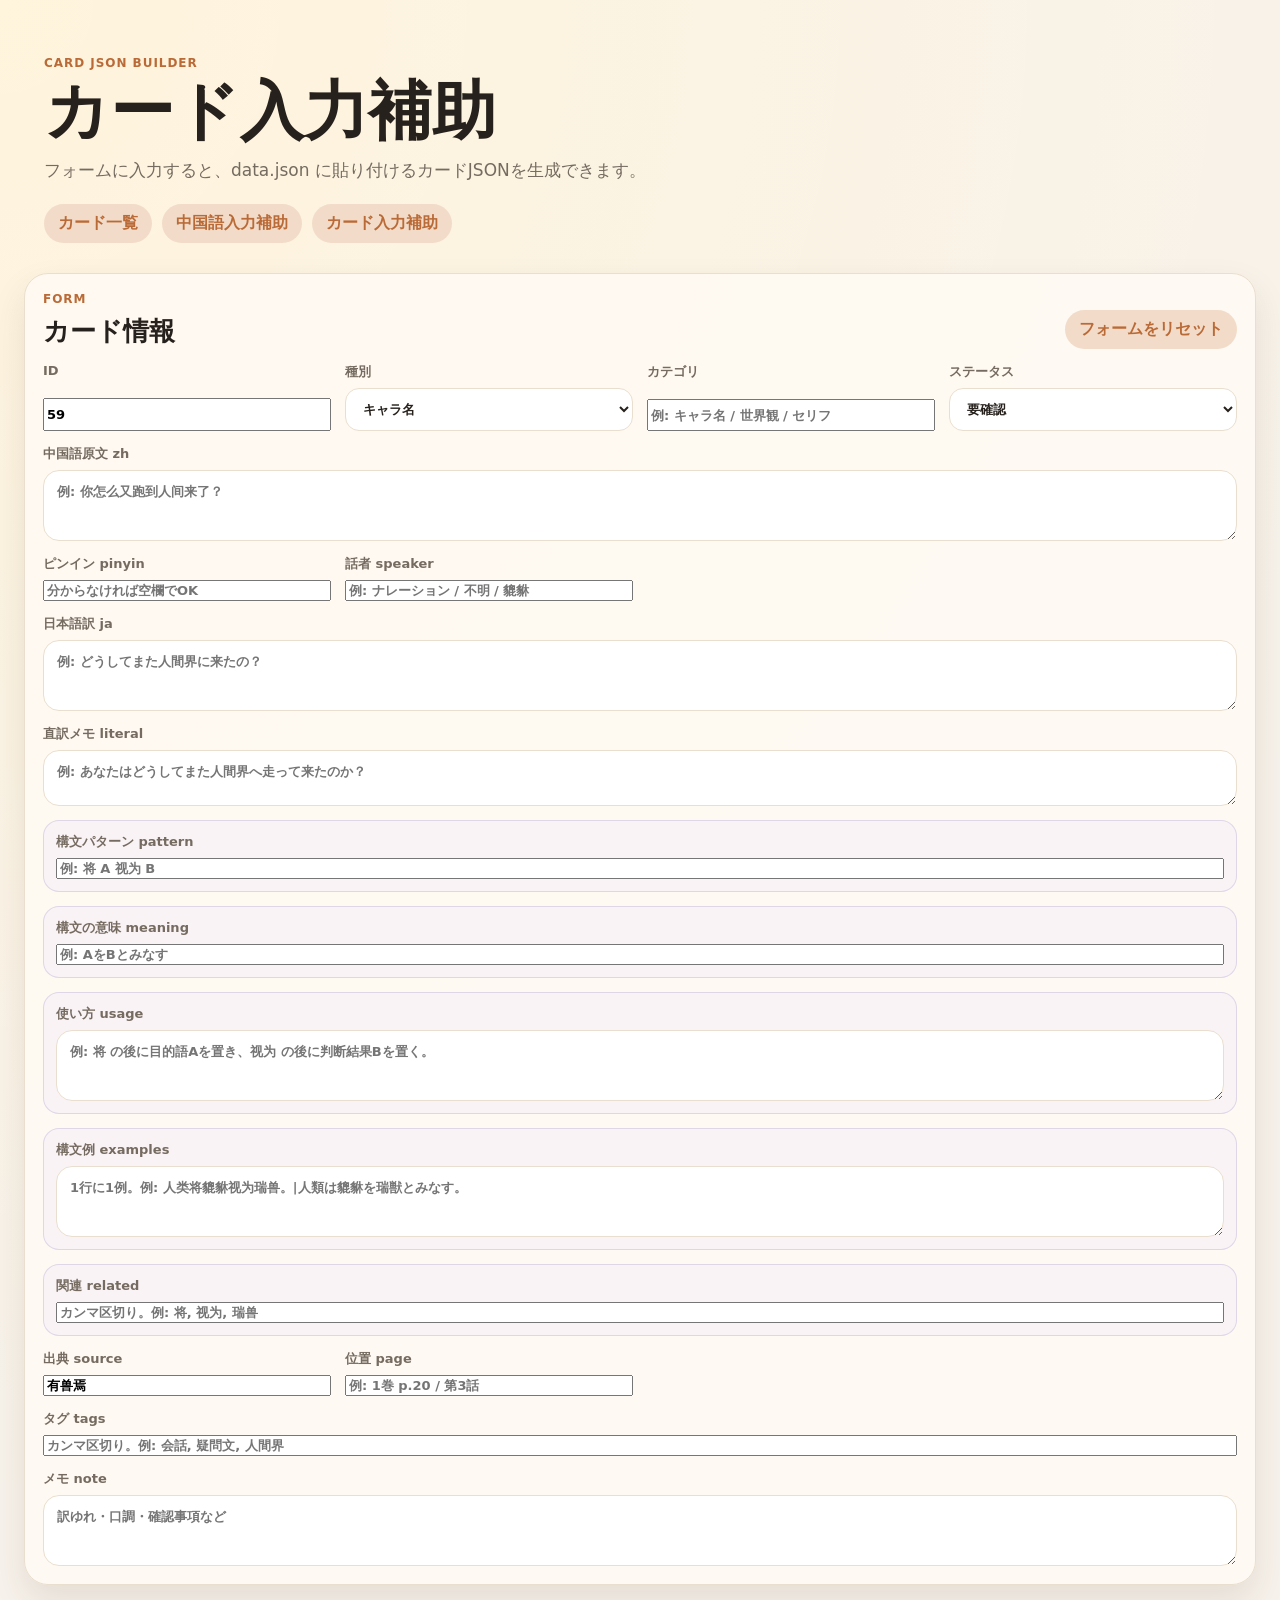
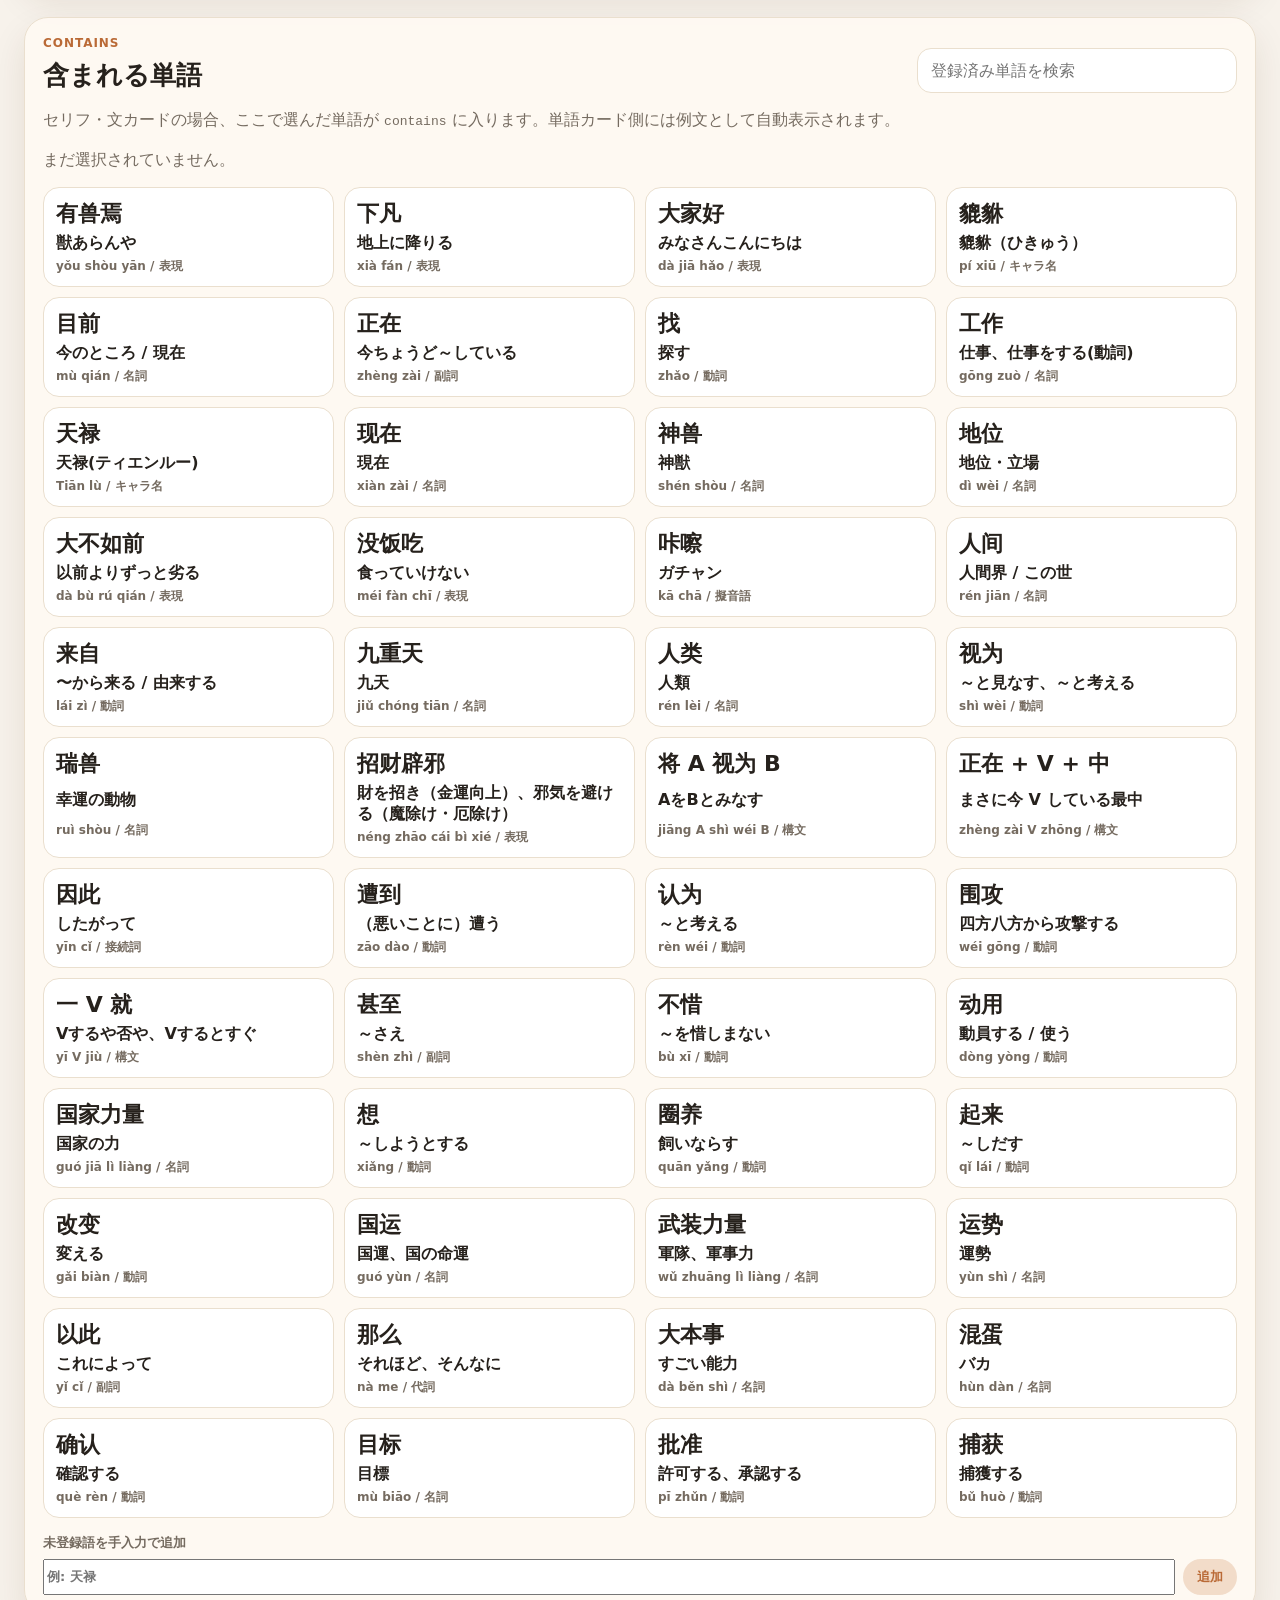
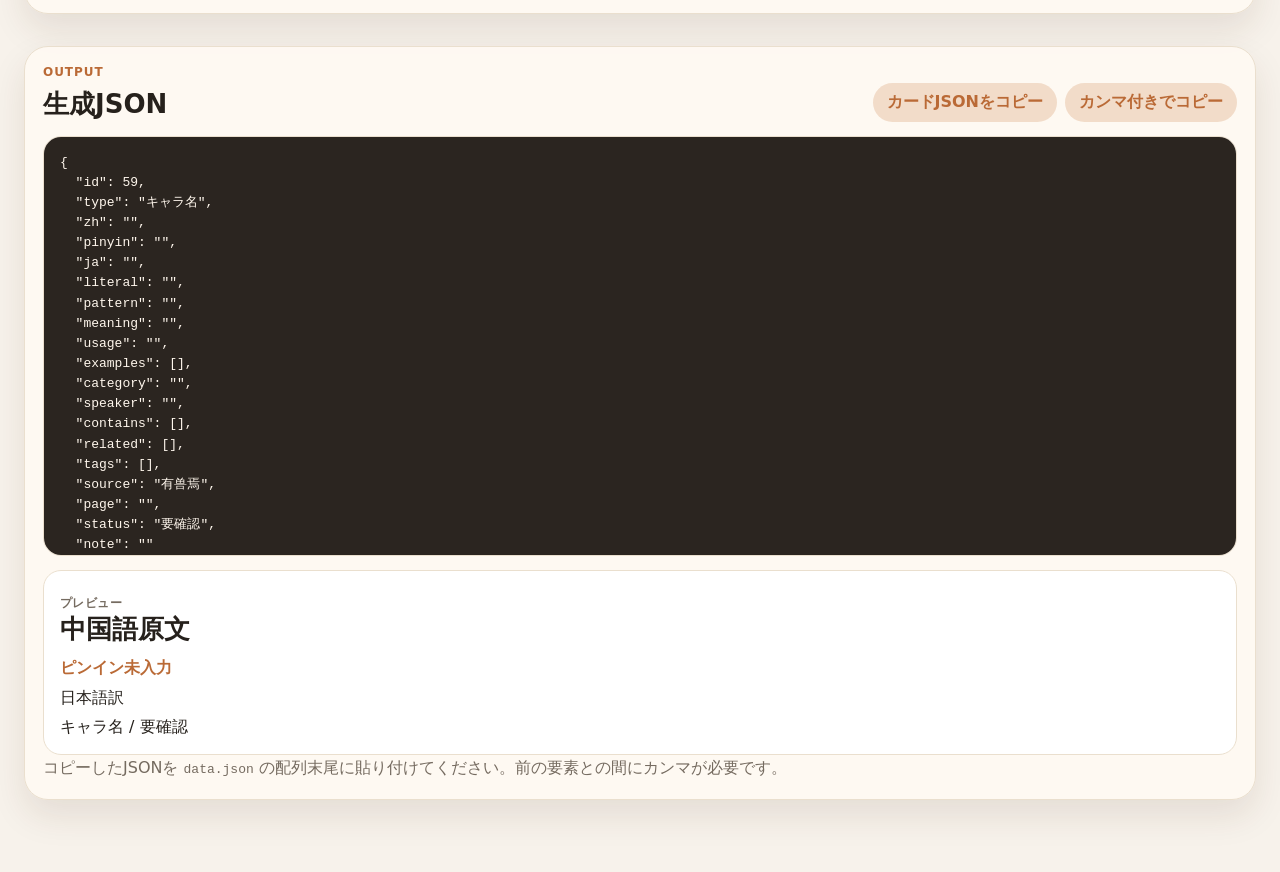
==== card-input.html @ 62f92b47 "Add files via upload" ====
<!doctype html>
<html lang="ja">
<head>
  <meta charset="utf-8" />
  <meta name="viewport" content="width=device-width, initial-scale=1" />
  <title>カード入力補助 | 中日翻訳カード</title>
  <link rel="stylesheet" href="style.css" />
</head>
<body>
  <header class="site-header">
    <div>
      <p class="eyebrow">Card JSON Builder</p>
      <h1>カード入力補助</h1>
      <p class="lead">フォームに入力すると、data.json に貼り付けるカードJSONを生成できます。</p>
      <nav class="page-nav" aria-label="ページ移動">
        <a href="index.html">カード一覧</a>
        <a href="input.html">中国語入力補助</a>
        <a href="card-input.html">カード入力補助</a>
      </nav>
    </div>
  </header>

  <main class="layout card-input-layout">
    <section class="input-page-panel">
      <div class="section-heading">
        <div>
          <p class="eyebrow">Form</p>
          <h2>カード情報</h2>
        </div>
        <button id="resetFormButton" type="button">フォームをリセット</button>
      </div>

      <form id="cardForm" class="card-form">
        <label>
          ID
          <input id="idInput" type="number" min="1" />
        </label>

        <label>
          種別
          <select id="typeInput">
            <option value="キャラ名">キャラ名</option>
            <option value="名詞">名詞</option>
            <option value="副詞">副詞</option>
            <option value="動詞">動詞</option>
            <option value="接続詞">接続詞</option>
            <option value="代詞">代詞</option>
            <option value="表現">表現</option>
            <option value="構文">構文</option>
            <option value="擬音語">擬音語</option>
            <option value="文">文</option>
            <option value="セリフ">セリフ</option>
            <option value="例文">例文</option>
            <option value="タイトル">タイトル</option>
          </select>
        </label>

        <label>
          カテゴリ
          <input id="categoryInput" list="categoryList" placeholder="例: キャラ名 / 世界観 / セリフ" />
          <datalist id="categoryList"></datalist>
        </label>

        <label>
          ステータス
          <select id="statusInput">
            <option value="要確認">要確認</option>
            <option value="確認済み">確認済み</option>
          </select>
        </label>

        <label class="wide-field">
          中国語原文 zh
          <textarea id="zhInput" rows="3" placeholder="例: 你怎么又跑到人间来了？"></textarea>
        </label>

        <label>
          ピンイン pinyin
          <input id="pinyinInput" placeholder="分からなければ空欄でOK" />
        </label>

        <label>
          話者 speaker
          <input id="speakerInput" list="speakerList" placeholder="例: ナレーション / 不明 / 貔貅" />
          <datalist id="speakerList"></datalist>
        </label>

        <label class="wide-field">
          日本語訳 ja
          <textarea id="jaInput" rows="3" placeholder="例: どうしてまた人間界に来たの？"></textarea>
        </label>

        <label class="wide-field">
          直訳メモ literal
          <textarea id="literalInput" rows="2" placeholder="例: あなたはどうしてまた人間界へ走って来たのか？"></textarea>
        </label>

        <label class="wide-field syntax-field">
          構文パターン pattern
          <input id="patternInput" placeholder="例: 将 A 视为 B" />
        </label>

        <label class="wide-field syntax-field">
          構文の意味 meaning
          <input id="meaningInput" placeholder="例: AをBとみなす" />
        </label>

        <label class="wide-field syntax-field">
          使い方 usage
          <textarea id="usageInput" rows="3" placeholder="例: 将 の後に目的語Aを置き、视为 の後に判断結果Bを置く。"></textarea>
        </label>

        <label class="wide-field syntax-field">
          構文例 examples
          <textarea id="examplesInput" rows="3" placeholder="1行に1例。例: 人类将貔貅视为瑞兽。|人類は貔貅を瑞獣とみなす。"></textarea>
        </label>

        <label class="wide-field syntax-field">
          関連 related
          <input id="relatedInput" placeholder="カンマ区切り。例: 将, 视为, 瑞兽" />
        </label>

        <label>
          出典 source
          <input id="sourceInput" placeholder="例: 有兽焉" />
        </label>

        <label>
          位置 page
          <input id="pageInput" placeholder="例: 1巻 p.20 / 第3話" />
        </label>

        <label class="wide-field">
          タグ tags
          <input id="tagsInput" placeholder="カンマ区切り。例: 会話, 疑問文, 人間界" />
        </label>

        <label class="wide-field">
          メモ note
          <textarea id="noteInput" rows="3" placeholder="訳ゆれ・口調・確認事項など"></textarea>
        </label>
      </form>
    </section>

    <section class="input-page-panel">
      <div class="section-heading">
        <div>
          <p class="eyebrow">Contains</p>
          <h2>含まれる単語</h2>
        </div>
        <input id="containsSearch" type="search" placeholder="登録済み単語を検索" />
      </div>

      <p class="helper-note">
        セリフ・文カードの場合、ここで選んだ単語が <code>contains</code> に入ります。単語カード側には例文として自動表示されます。
      </p>

      <div id="selectedContains" class="selected-chips"></div>
      <div id="containsCandidates" class="contains-candidates"></div>

      <label class="wide-field manual-contains">
        未登録語を手入力で追加
        <div class="inline-input">
          <input id="manualContainsInput" placeholder="例: 天禄" />
          <button id="addManualContainsButton" type="button">追加</button>
        </div>
      </label>
    </section>

    <section class="input-page-panel output-panel">
      <div class="section-heading">
        <div>
          <p class="eyebrow">Output</p>
          <h2>生成JSON</h2>
        </div>
        <div class="helper-buttons">
          <button id="copyObjectButton" type="button">カードJSONをコピー</button>
          <button id="copyArrayItemButton" type="button">カンマ付きでコピー</button>
        </div>
      </div>

      <pre id="jsonOutput" class="json-output"></pre>

      <div class="preview-card">
        <p class="label">プレビュー</p>
        <h3 id="previewZh"></h3>
        <p id="previewPinyin" class="pinyin"></p>
        <p id="previewJa"></p>
        <p id="previewMeta"></p>
      </div>

      <p class="helper-note">
        コピーしたJSONを <code>data.json</code> の配列末尾に貼り付けてください。前の要素との間にカンマが必要です。
      </p>
    </section>
  </main>

  <script src="card-input.js"></script>
</body>
</html>
---- style.css ----
* { box-sizing: border-box; }

:root {
  color-scheme: light;
  --bg: #f7f2eb;
  --panel: #fffaf3;
  --card: #ffffff;
  --text: #26211c;
  --muted: #756b60;
  --line: #eadfce;
  --accent: #ba6a36;
  --accent-soft: #f2dcc9;
  --purple-soft: #efe7ff;
  --purple: #59409a;
  --green-soft: #e8f5e9;
  --green: #2f6f3e;
  --blue-soft: #eef7ff;
  --blue: #2e5878;
  --shadow: 0 16px 35px rgba(70, 44, 21, 0.10);
}

html { scroll-behavior: smooth; }

body {
  margin: 0;
  font-family: system-ui, -apple-system, BlinkMacSystemFont, "Hiragino Sans", "Yu Gothic", sans-serif;
  background: radial-gradient(circle at top left, #fff4dc 0, transparent 35%), var(--bg);
  color: var(--text);
}

.site-header {
  padding: 56px 24px 30px;
  max-width: 1240px;
  margin: 0 auto;
}

.eyebrow {
  margin: 0 0 8px;
  color: var(--accent);
  font-weight: 700;
  letter-spacing: 0.08em;
  text-transform: uppercase;
  font-size: 12px;
}

h1 {
  margin: 0;
  font-size: clamp(34px, 6vw, 64px);
  line-height: 1.05;
}

.lead {
  margin: 14px 0 0;
  color: var(--muted);
  font-size: 17px;
}

.layout {
  max-width: 1640px;
  margin: 0 auto;
  padding: 0 24px 56px;
}

.tools,
.controls {
  background: rgba(255, 250, 243, 0.9);
  border: 1px solid var(--line);
  border-radius: 24px;
  box-shadow: var(--shadow);
  padding: 18px;
}

.tools {
  margin-bottom: 16px;
}

summary {
  cursor: pointer;
  font-weight: 900;
  color: var(--accent);
}

.input-helper {
  display: grid;
  gap: 14px;
  margin-top: 16px;
}

textarea {
  width: 100%;
  resize: vertical;
  border: 1px solid var(--line);
  border-radius: 16px;
  padding: 12px 13px;
  font: inherit;
  background: white;
  color: var(--text);
}

.helper-buttons,
.audio-row,
.quick-chars {
  display: flex;
  flex-wrap: wrap;
  gap: 8px;
}

.helper-note {
  margin: 0;
  color: var(--muted);
  line-height: 1.6;
}

.quick-char {
  border: 1px solid var(--line);
  background: white;
  color: var(--text);
  min-width: 38px;
  padding: 8px 10px;
}

.controls {
  display: grid;
  gap: 14px;
  grid-template-columns: 2fr repeat(4, 1fr) auto;
  align-items: end;
}

label {
  display: grid;
  gap: 7px;
  color: var(--muted);
  font-size: 13px;
  font-weight: 700;
}

input, select, button { font: inherit; }

input[type="search"], select {
  width: 100%;
  border: 1px solid var(--line);
  border-radius: 14px;
  padding: 12px 13px;
  background: white;
  color: var(--text);
}

.checkbox-row {
  display: flex;
  gap: 8px;
  align-items: center;
  min-height: 44px;
  color: var(--text);
}

.summary {
  display: flex;
  justify-content: space-between;
  align-items: center;
  margin: 22px 4px 14px;
  color: var(--muted);
}

#countText { font-weight: 700; }

button {
  border: 0;
  border-radius: 999px;
  padding: 9px 14px;
  color: var(--accent);
  background: var(--accent-soft);
  cursor: pointer;
  font-weight: 700;
}

button:hover { filter: brightness(0.98); }

.cards {
  display: grid;
  gap: 16px;
  grid-template-columns: repeat(4, minmax(0, 1fr));
}

.card {
  background: var(--card);
  border: 1px solid var(--line);
  border-radius: 24px;
  padding: 20px;
  box-shadow: var(--shadow);
  min-height: 280px;
  scroll-margin-top: 20px;
  transition: box-shadow 0.25s ease, transform 0.25s ease, border-color 0.25s ease;
}

.card.is-sentence { grid-column: span 2; }

.card.is-highlighted {
  border-color: var(--accent);
  box-shadow: 0 0 0 5px var(--accent-soft), var(--shadow);
  transform: translateY(-2px);
}

.card-top {
  display: flex;
  justify-content: space-between;
  gap: 10px;
  margin-bottom: 14px;
}

.badges, .tags, .contains {
  display: flex;
  flex-wrap: wrap;
  gap: 7px;
}

.type, .category, .status, .speaker-badge, .word-chip, .tag {
  display: inline-flex;
  align-items: center;
  border-radius: 999px;
  padding: 5px 9px;
  font-size: 12px;
  font-weight: 700;
}

.type { background: var(--purple-soft); color: var(--purple); }
.category { background: #f6eadc; color: #8a4d21; }
.speaker-badge { background: var(--green-soft); color: var(--green); }
.speaker-badge:empty { display: none; }
.status { background: #f3f3f3; color: var(--muted); white-space: nowrap; }
.status.needs-check { background: #fff0c2; color: #7a5400; }

.text-block { margin-top: 10px; }

.label {
  margin: 0 0 4px;
  color: var(--muted);
  font-size: 12px;
  font-weight: 800;
  letter-spacing: 0.04em;
}

.zh {
  margin: 0;
  font-size: 30px;
  line-height: 1.35;
  white-space: pre-wrap;
}

.card.is-sentence .zh { font-size: 24px; }

.audio-row {
  margin-top: 10px;
}

.audio-row button {
  padding: 7px 10px;
  font-size: 13px;
}

.pinyin {
  margin: 8px 0 12px;
  color: var(--accent);
  font-weight: 700;
  line-height: 1.6;
  white-space: pre-wrap;
}

.pinyin:empty::after {
  content: "ピンイン未入力";
  color: var(--muted);
  font-weight: 700;
}

.translation {
  border-left: 4px solid var(--accent-soft);
  padding-left: 12px;
}

.ja {
  margin: 0;
  font-size: 20px;
  font-weight: 800;
  line-height: 1.55;
  white-space: pre-wrap;
}

.literal {
  margin: 10px 0 0;
  color: var(--muted);
  font-size: 14px;
  line-height: 1.6;
  white-space: pre-wrap;
}

.literal:not(:empty)::before {
  content: "直訳メモ: ";
  font-weight: 800;
}

.contains-block, .examples-block { margin-top: 16px; }
.contains-block.is-empty, .examples-block.is-empty { display: none; }

.word-chip {
  background: var(--blue-soft);
  color: var(--blue);
  border: 1px solid #d8e9f6;
  cursor: pointer;
}

.word-chip:hover {
  filter: brightness(0.97);
  text-decoration: underline;
}

.word-chip.is-missing {
  background: #f7f7f7;
  color: var(--muted);
  cursor: default;
  text-decoration: none;
}

.examples {
  display: grid;
  gap: 8px;
}

.example {
  border: 1px solid var(--line);
  border-radius: 16px;
  background: #fffdf8;
  padding: 10px 12px;
  cursor: pointer;
}

.example:hover { border-color: var(--accent); }

.example-zh {
  margin: 0;
  font-weight: 800;
  line-height: 1.55;
}

.example-ja {
  margin: 4px 0 0;
  color: var(--muted);
  line-height: 1.55;
}

.example-meta {
  margin: 6px 0 0;
  font-size: 12px;
  color: var(--accent);
  font-weight: 700;
}

.meta {
  display: flex;
  flex-wrap: wrap;
  gap: 8px;
  margin-top: 14px;
  color: var(--muted);
  font-size: 13px;
}

.note {
  margin: 14px 0 0;
  color: var(--muted);
  line-height: 1.65;
  white-space: pre-wrap;
}

.tags { margin-top: 16px; }

.tag {
  background: #f8f5f0;
  color: var(--muted);
  border: 1px solid var(--line);
}

.empty {
  grid-column: 1 / -1;
  background: var(--panel);
  border: 1px dashed var(--line);
  border-radius: 20px;
  padding: 28px;
  color: var(--muted);
  text-align: center;
}

@media (max-width: 1100px) {
  .controls { grid-template-columns: 1fr 1fr 1fr; }
  .cards { grid-template-columns: repeat(2, minmax(0, 1fr)); }
  .card.is-sentence { grid-column: span 2; }
}

@media (max-width: 720px) {
  .site-header { padding-top: 36px; }
  .controls, .cards { grid-template-columns: 1fr; }
  .card.is-sentence { grid-column: span 1; }
  .summary {
    align-items: flex-start;
    gap: 10px;
    flex-direction: column;
  }
}


.page-nav {
  display: flex;
  flex-wrap: wrap;
  gap: 10px;
  margin-top: 22px;
}

.page-nav a {
  display: inline-flex;
  align-items: center;
  border-radius: 999px;
  padding: 9px 14px;
  color: var(--accent);
  background: var(--accent-soft);
  text-decoration: none;
  font-weight: 800;
}

.input-page-panel {
  background: rgba(255, 250, 243, 0.9);
  border: 1px solid var(--line);
  border-radius: 24px;
  box-shadow: var(--shadow);
  padding: 18px;
  margin-bottom: 16px;
}

.section-heading {
  display: flex;
  justify-content: space-between;
  gap: 16px;
  align-items: end;
  margin-bottom: 14px;
}

.section-heading h2 {
  margin: 0;
  font-size: 26px;
}

.section-heading input {
  max-width: 320px;
}

.char-grid {
  display: grid;
  gap: 10px;
  grid-template-columns: repeat(10, minmax(0, 1fr));
}

.char-card {
  display: grid;
  gap: 3px;
  text-align: center;
  border: 1px solid var(--line);
  border-radius: 16px;
  background: white;
  color: var(--text);
  padding: 10px 6px;
  min-height: 104px;
}

.char-card-main {
  font-size: 30px;
  line-height: 1.1;
  font-weight: 900;
}

.char-card-pinyin {
  color: var(--accent);
  font-size: 12px;
  font-weight: 800;
  line-height: 1.25;
}

.char-card-meaning {
  color: var(--muted);
  font-size: 11px;
  line-height: 1.3;
}

.phrase-grid {
  margin-top: 10px;
}

@media (max-width: 980px) {
  .char-grid {
    grid-template-columns: repeat(6, minmax(0, 1fr));
  }

  .section-heading {
    align-items: stretch;
    flex-direction: column;
  }

  .section-heading input {
    max-width: none;
  }
}

@media (max-width: 560px) {
  .char-grid {
    grid-template-columns: repeat(3, minmax(0, 1fr));
  }
}


.card-input-layout {
  display: grid;
  gap: 16px;
}

.card-form {
  display: grid;
  gap: 14px;
  grid-template-columns: repeat(4, minmax(0, 1fr));
}

.card-form .wide-field {
  grid-column: 1 / -1;
}

.inline-input {
  display: grid;
  gap: 8px;
  grid-template-columns: 1fr auto;
}

.manual-contains {
  margin-top: 16px;
}

.selected-chips {
  display: flex;
  flex-wrap: wrap;
  gap: 8px;
  margin: 14px 0;
}

.contains-candidates {
  display: grid;
  gap: 10px;
  grid-template-columns: repeat(4, minmax(0, 1fr));
  margin-top: 14px;
}

.contains-choice {
  display: grid;
  gap: 4px;
  text-align: left;
  border: 1px solid var(--line);
  border-radius: 16px;
  background: white;
  color: var(--text);
  padding: 11px 12px;
}

.contains-choice.is-selected {
  border-color: var(--accent);
  box-shadow: 0 0 0 4px var(--accent-soft);
}

.contains-choice-zh {
  font-size: 22px;
  font-weight: 900;
}

.contains-choice-ja {
  color: var(--text);
  font-weight: 800;
}

.contains-choice-meta {
  color: var(--muted);
  font-size: 12px;
}

.output-panel {
  position: sticky;
  /* bottom: 16px; */
}

.json-output {
  overflow: auto;
  max-height: 420px;
  margin: 0;
  border: 1px solid var(--line);
  border-radius: 18px;
  background: #2b2520;
  color: #fff7ed;
  padding: 16px;
  line-height: 1.55;
  font-size: 13px;
}

.preview-card {
  margin-top: 14px;
  border: 1px solid var(--line);
  border-radius: 18px;
  background: white;
  padding: 16px;
}

.preview-card h3 {
  margin: 0;
  font-size: 26px;
}

.preview-card p {
  margin: 8px 0 0;
}

@media (max-width: 980px) {
  .card-form {
    grid-template-columns: repeat(2, minmax(0, 1fr));
  }

  .contains-candidates {
    grid-template-columns: repeat(2, minmax(0, 1fr));
  }

  .output-panel {
    position: static;
  }
}

@media (max-width: 620px) {
  .card-form,
  .contains-candidates,
  .inline-input {
    grid-template-columns: 1fr;
  }
}

.syntax-block,
.syntax-examples-block,
.related-block {
  margin-top: 16px;
}

.syntax-block.is-empty,
.syntax-examples-block.is-empty,
.related-block.is-empty {
  display: none;
}

.pattern {
  margin: 0;
  font-size: 22px;
  font-weight: 900;
  line-height: 1.45;
  color: var(--purple);
  white-space: pre-wrap;
}

.meaning,
.usage {
  margin: 8px 0 0;
  color: var(--muted);
  line-height: 1.65;
  white-space: pre-wrap;
}

.syntax-examples {
  display: grid;
  gap: 8px;
}

.syntax-example {
  border: 1px solid var(--line);
  border-radius: 16px;
  background: #fffdf8;
  padding: 10px 12px;
}

.related {
  display: flex;
  flex-wrap: wrap;
  gap: 7px;
}

.syntax-field {
  background: rgba(239, 231, 255, 0.35);
  border: 1px solid rgba(89, 64, 154, 0.16);
  border-radius: 16px;
  padding: 12px;
}
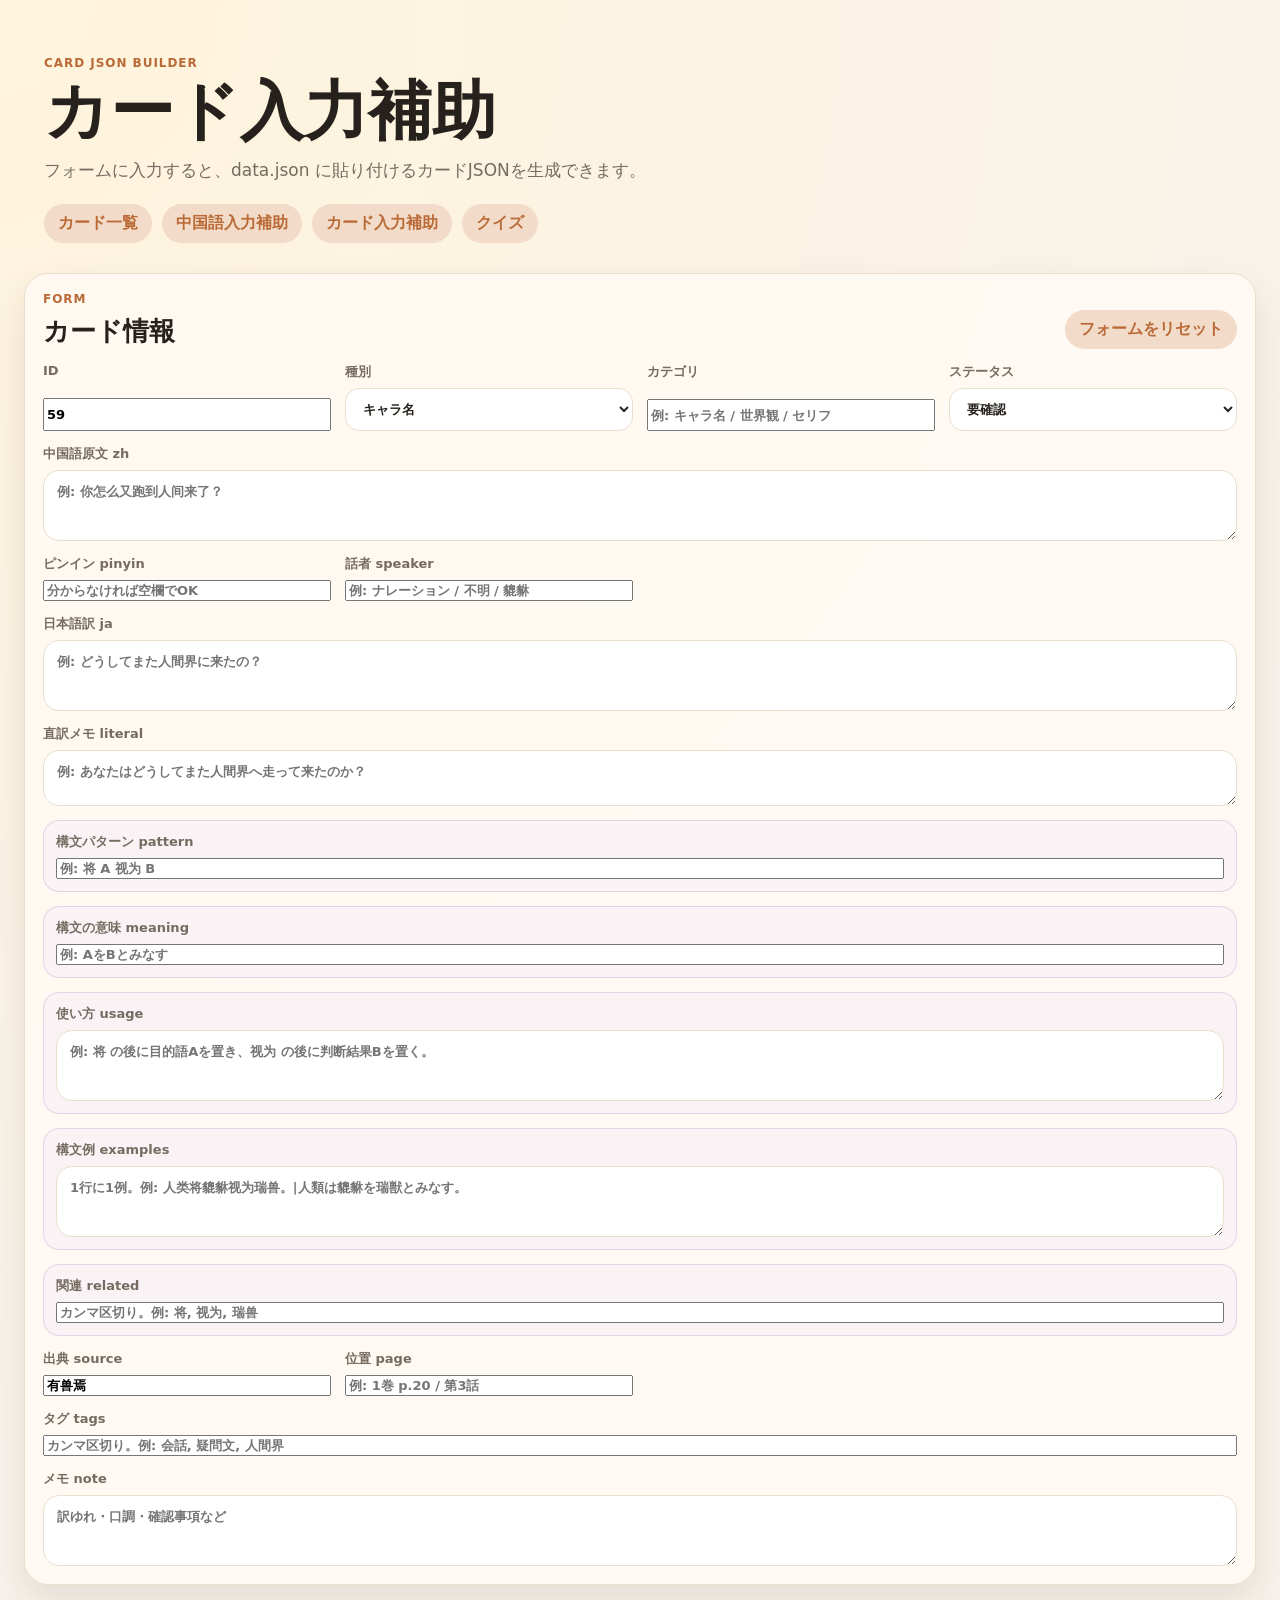
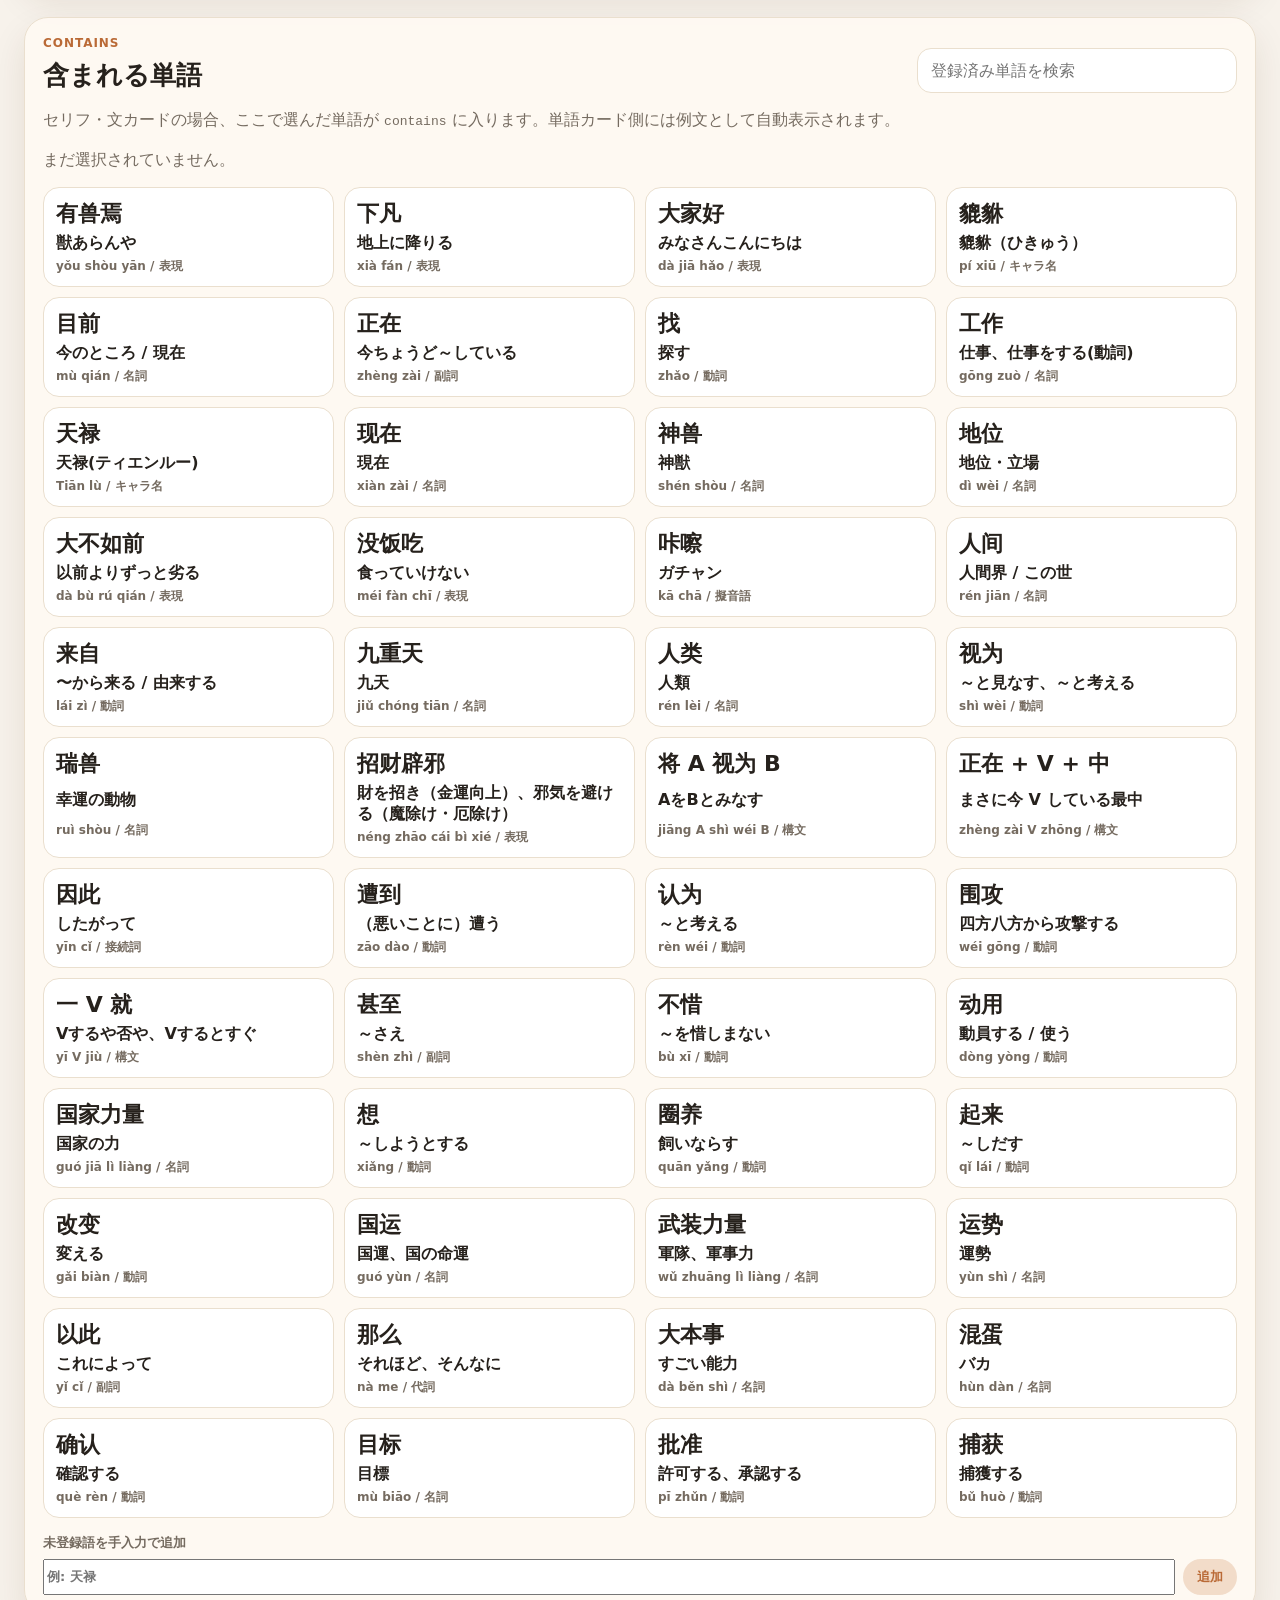
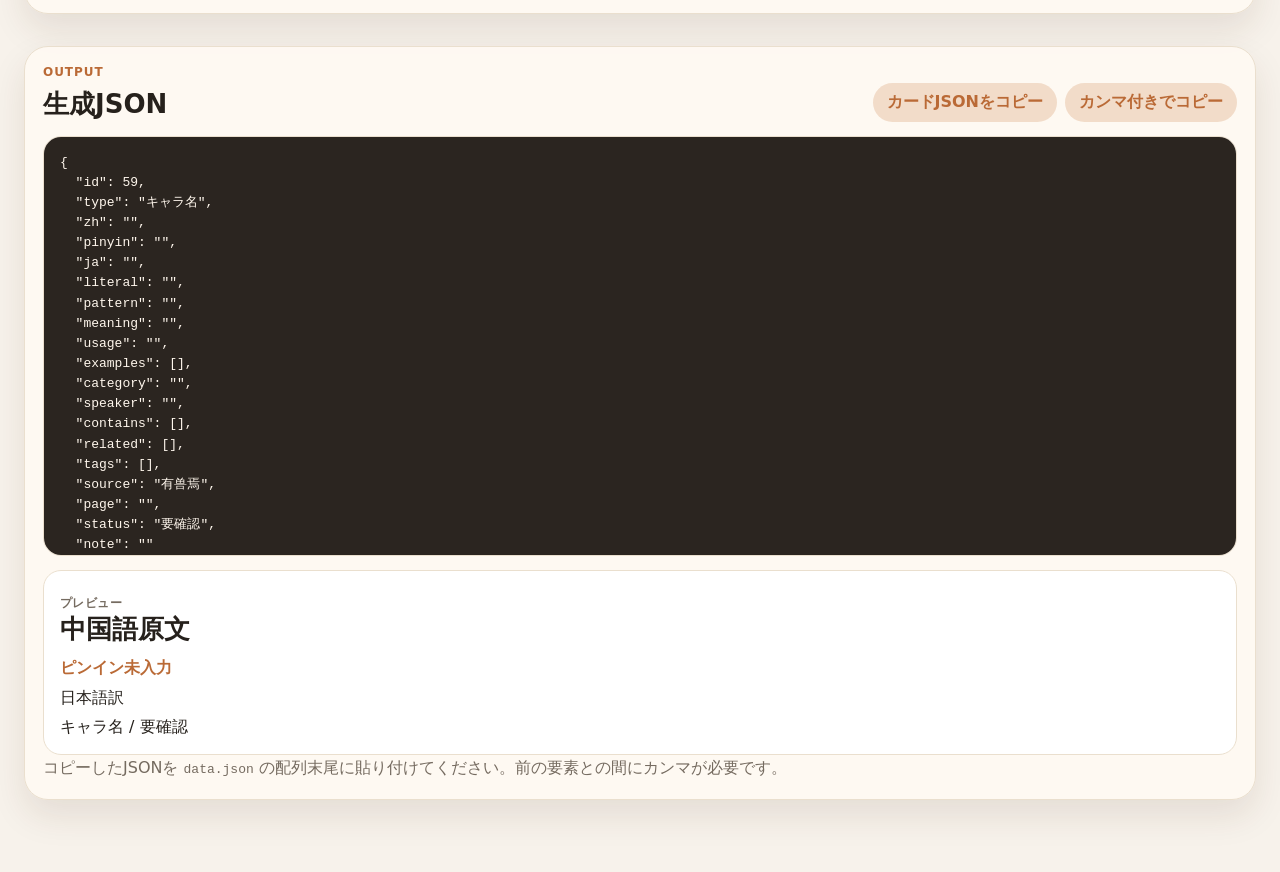
==== commit 1f82ab9f: "Add files via upload" ====
--- a/card-input.html
+++ b/card-input.html
@@ -16,6 +16,7 @@
         <a href="index.html">カード一覧</a>
         <a href="input.html">中国語入力補助</a>
         <a href="card-input.html">カード入力補助</a>
+        <a href="quiz.html">クイズ</a>
       </nav>
     </div>
   </header>
--- a/style.css
+++ b/style.css
@@ -692,3 +692,238 @@
   border-radius: 16px;
   padding: 12px;
 }
+
+
+.quiz-layout {
+  display: grid;
+  gap: 16px;
+}
+
+.quiz-settings {
+  margin-bottom: 0;
+}
+
+.quiz-type-grid {
+  display: grid;
+  gap: 10px;
+  grid-template-columns: repeat(3, minmax(0, 1fr));
+  margin-bottom: 14px;
+}
+
+.quiz-check {
+  display: flex;
+  align-items: center;
+  gap: 8px;
+  background: white;
+  border: 1px solid var(--line);
+  border-radius: 16px;
+  padding: 12px;
+  color: var(--text);
+}
+
+.quiz-card {
+  background: var(--card);
+  border: 1px solid var(--line);
+  border-radius: 28px;
+  box-shadow: var(--shadow);
+  padding: 26px;
+}
+
+.quiz-progress {
+  display: flex;
+  justify-content: space-between;
+  color: var(--muted);
+  font-weight: 800;
+  margin-bottom: 12px;
+}
+
+.quiz-type-label {
+  display: inline-flex;
+  border-radius: 999px;
+  background: var(--purple-soft);
+  color: var(--purple);
+  padding: 6px 10px;
+  font-weight: 900;
+  font-size: 13px;
+  margin: 0 0 14px;
+}
+
+.quiz-question {
+  font-size: clamp(26px, 5vw, 42px);
+  line-height: 1.35;
+  margin: 0 0 20px;
+  white-space: pre-wrap;
+}
+
+.quiz-extra {
+  display: block;
+  font-size: 16px;
+  color: var(--muted);
+  margin: 10px 0 0;
+  font-weight: 600;
+}
+
+.quiz-choices {
+  display: grid;
+  gap: 12px;
+  grid-template-columns: repeat(2, minmax(0, 1fr));
+}
+
+.quiz-choices button,
+.order-choices button {
+  background: white;
+  border: 1px solid var(--line);
+  color: var(--text);
+  border-radius: 18px;
+  padding: 16px;
+  text-align: left;
+}
+
+.quiz-choices button:hover,
+.order-choices button:hover {
+  border-color: var(--accent);
+}
+
+.quiz-choices button:disabled,
+.order-choices button:disabled {
+  cursor: default;
+  opacity: 0.8;
+}
+
+.is-correct-choice {
+  background: #e8f5e9 !important;
+  border-color: #84b98a !important;
+}
+
+.is-wrong-choice {
+  background: #fff0f0 !important;
+  border-color: #d99494 !important;
+}
+
+.quiz-result {
+  min-height: 28px;
+  margin: 18px 0 0;
+  font-weight: 900;
+}
+
+.quiz-result.is-correct {
+  color: var(--green);
+}
+
+.quiz-result.is-wrong {
+  color: #a33b3b;
+}
+
+.quiz-actions,
+.quiz-audio-controls {
+  margin-top: 16px;
+}
+
+.order-area {
+  display: grid;
+  gap: 12px;
+}
+
+.order-selected {
+  min-height: 52px;
+  border: 1px dashed var(--line);
+  border-radius: 18px;
+  background: #fffdf8;
+  padding: 14px;
+  color: var(--muted);
+  font-weight: 800;
+}
+
+.order-choices {
+  display: flex;
+  flex-wrap: wrap;
+  gap: 10px;
+}
+
+.wrong-list {
+  display: grid;
+  gap: 10px;
+}
+
+.wrong-item {
+  border: 1px solid var(--line);
+  border-radius: 18px;
+  background: white;
+  padding: 14px;
+}
+
+.wrong-item p {
+  margin: 6px 0 0;
+}
+
+.wrong-type {
+  color: var(--accent);
+  font-weight: 900;
+}
+
+.is-hidden {
+  display: none !important;
+}
+
+@media (max-width: 720px) {
+  .quiz-type-grid,
+  .quiz-choices {
+    grid-template-columns: 1fr;
+  }
+}
+
+
+.order-skeleton {
+  display: flex;
+  flex-wrap: wrap;
+  gap: 6px;
+  align-items: center;
+  border: 1px solid var(--line);
+  border-radius: 18px;
+  background: #fffdf8;
+  padding: 14px;
+  line-height: 1.9;
+}
+
+.order-hint {
+  color: var(--muted);
+  font-weight: 800;
+  white-space: pre-wrap;
+}
+
+.order-blank {
+  display: inline-flex;
+  align-items: center;
+  justify-content: center;
+  min-width: 70px;
+  border-radius: 999px;
+  background: var(--blue-soft);
+  color: var(--blue);
+  font-weight: 900;
+  padding: 2px 10px;
+}
+
+
+.quiz-option-row {
+  display: grid;
+  gap: 10px;
+  grid-template-columns: repeat(3, minmax(180px, 1fr));
+  margin: 0 0 14px;
+}
+
+.quiz-option-row label {
+  background: white;
+  border: 1px solid var(--line);
+  border-radius: 16px;
+  padding: 12px;
+}
+
+.quiz-option-row select {
+  width: 100%;
+}
+
+@media (max-width: 720px) {
+  .quiz-option-row {
+    grid-template-columns: 1fr;
+  }
+}
